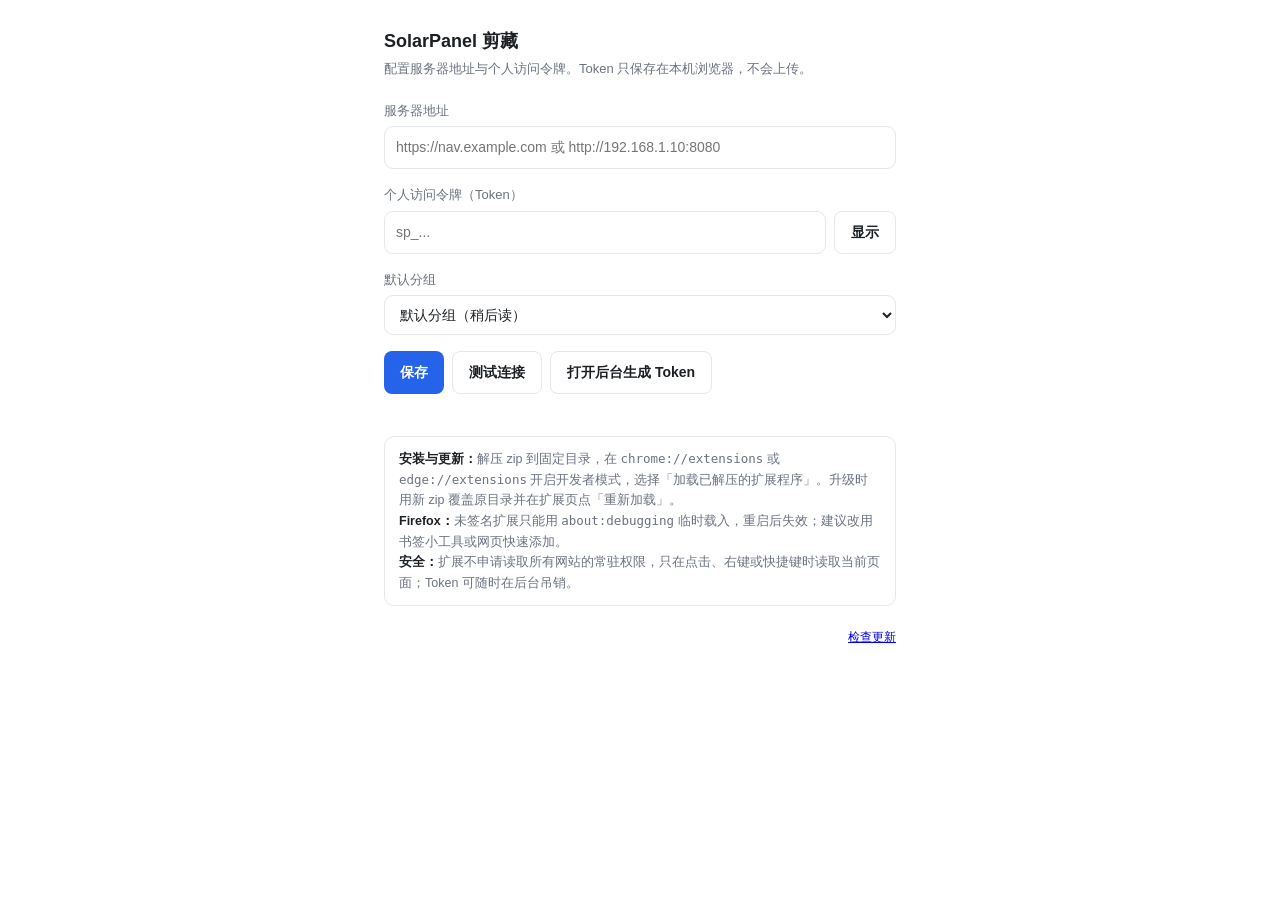
==== clipper-extension/options.html @ 59dcda02 "feat(clip): P0 剪藏接入——Token 鉴权、查重 API、落地页与浏览器扩展 - 数据库 v4：items.url_key、api_tokens、clip_requests、clip_" ====
<!DOCTYPE html>
<html lang="zh-CN">
<head>
<meta charset="utf-8">
<title>SolarPanel 剪藏 - 设置</title>
<link rel="stylesheet" href="popup.css">
<style>
  body { width: auto; max-width: 560px; margin: 0 auto; padding: 28px 24px; font-size: 14px; }
  h1 { font-size: 18px; margin: 0 0 4px; }
  .sub { color: var(--muted); margin: 0 0 22px; font-size: 13px; }
  .row { margin-bottom: 16px; }
  .row > span { display: block; font-size: 13px; color: var(--muted); margin-bottom: 6px; }
  .row input, .row select { width: 100%; padding: 10px 11px; border: 1px solid var(--line); border-radius: 9px; background: transparent; color: var(--text); font: inherit; }
  .inline { display: flex; gap: 8px; }
  .inline .btn { width: auto; padding: 10px 16px; white-space: nowrap; }
  .note { border: 1px solid var(--line); border-radius: 10px; padding: 12px 14px; color: var(--muted); font-size: 12.5px; line-height: 1.65; }
  .note b { color: var(--text); }
  .status { min-height: 18px; margin: 12px 0; }
  .foot { margin-top: 22px; font-size: 12px; color: var(--muted); display: flex; justify-content: space-between; }
  code { font-family: ui-monospace, Consolas, monospace; }
</style>
</head>
<body>
<h1>SolarPanel 剪藏</h1>
<p class="sub">配置服务器地址与个人访问令牌。Token 只保存在本机浏览器，不会上传。</p>

<div class="row">
  <span>服务器地址</span>
  <input id="serverUrl" type="url" placeholder="https://nav.example.com 或 http://192.168.1.10:8080">
</div>
<div class="row">
  <span>个人访问令牌（Token）</span>
  <div class="inline">
    <input id="token" type="password" placeholder="sp_...">
    <button class="btn ghost" type="button" id="toggleToken">显示</button>
  </div>
</div>
<div class="row">
  <span>默认分组</span>
  <select id="defaultGroup"><option value="0">默认分组（稍后读）</option></select>
</div>

<div class="inline" style="margin-bottom:6px">
  <button class="btn" type="button" id="saveBtn">保存</button>
  <button class="btn ghost" type="button" id="testBtn">测试连接</button>
  <button class="btn ghost" type="button" id="adminBtn">打开后台生成 Token</button>
</div>
<div id="status" class="status"></div>

<div class="note">
  <b>安装与更新：</b>解压 zip 到固定目录，在 <code>chrome://extensions</code> 或 <code>edge://extensions</code> 开启开发者模式，选择「加载已解压的扩展程序」。升级时用新 zip 覆盖原目录并在扩展页点「重新加载」。<br>
  <b>Firefox：</b>未签名扩展只能用 <code>about:debugging</code> 临时载入，重启后失效；建议改用书签小工具或网页快速添加。<br>
  <b>安全：</b>扩展不申请读取所有网站的常驻权限，只在点击、右键或快捷键时读取当前页面；Token 可随时在后台吊销。
</div>

<div class="foot">
  <span id="ver"></span>
  <a href="https://github.com/Ozero-top/SolarPanel-v3/releases" target="_blank" rel="noopener">检查更新</a>
</div>

<script src="options.js"></script>
</body>
</html>
---- clipper-extension/popup.css ----
:root {
  --bg: #ffffff;
  --text: #1c2024;
  --muted: #6b7280;
  --line: #e5e7eb;
  --accent: #2563eb;
  --danger: #b91c1c;
  --ok: #15803d;
}
@media (prefers-color-scheme: dark) {
  :root {
    --bg: #171a21;
    --text: #e8eaed;
    --muted: #9aa3af;
    --line: #2a2f3a;
    --accent: #4f8cff;
    --danger: #f87171;
    --ok: #4ade80;
  }
}
* { box-sizing: border-box; }
body {
  width: 340px;
  margin: 0;
  padding: 12px 14px 10px;
  background: var(--bg);
  color: var(--text);
  font: 13px/1.5 -apple-system, BlinkMacSystemFont, "Segoe UI", "PingFang SC", "Microsoft YaHei", sans-serif;
}
.hidden { display: none !important; }
.head { display: flex; justify-content: space-between; align-items: center; margin-bottom: 10px; }
.brand { font-weight: 700; font-size: 14px; }
.link { color: var(--muted); font-size: 12px; text-decoration: none; }
.link:hover { color: var(--accent); }
.hint { color: var(--muted); margin: 8px 0 12px; }
.field { display: block; margin-bottom: 9px; }
.field > span { display: block; font-size: 12px; color: var(--muted); margin-bottom: 4px; }
.field input, .field select, .field textarea {
  width: 100%;
  padding: 8px 9px;
  border: 1px solid var(--line);
  border-radius: 8px;
  background: transparent;
  color: var(--text);
  font: inherit;
  outline: none;
}
.field input:focus, .field select:focus, .field textarea:focus {
  border-color: var(--accent);
  box-shadow: 0 0 0 2px rgba(79, 140, 255, .16);
}
.url {
  font-size: 12px;
  color: var(--muted);
  white-space: nowrap;
  overflow: hidden;
  text-overflow: ellipsis;
  margin: -3px 0 9px;
}
.btn {
  display: block;
  width: 100%;
  padding: 9px 12px;
  border: 0;
  border-radius: 8px;
  background: var(--accent);
  color: #fff;
  font: inherit;
  font-weight: 600;
  cursor: pointer;
  text-align: center;
  text-decoration: none;
}
.btn:disabled { opacity: .6; cursor: default; }
.btn.ghost { background: transparent; color: var(--text); border: 1px solid var(--line); }
.status { min-height: 16px; margin-bottom: 8px; font-size: 12px; color: var(--muted); }
.status.ok { color: var(--ok); }
.status.err { color: var(--danger); }
.alert {
  margin-bottom: 9px;
  padding: 8px 10px;
  border: 1px solid var(--line);
  border-radius: 8px;
  background: rgba(180, 83, 9, .1);
  font-size: 12px;
  display: flex;
  align-items: center;
  gap: 8px;
  flex-wrap: wrap;
}
.alert button { border: 0; background: none; color: var(--accent); font: inherit; text-decoration: underline; cursor: pointer; padding: 0; }
.actions { display: grid; grid-template-columns: 1fr 1fr; gap: 8px; margin-top: 8px; }
.foot { display: flex; justify-content: space-between; margin-top: 10px; font-size: 11px; color: var(--muted); }
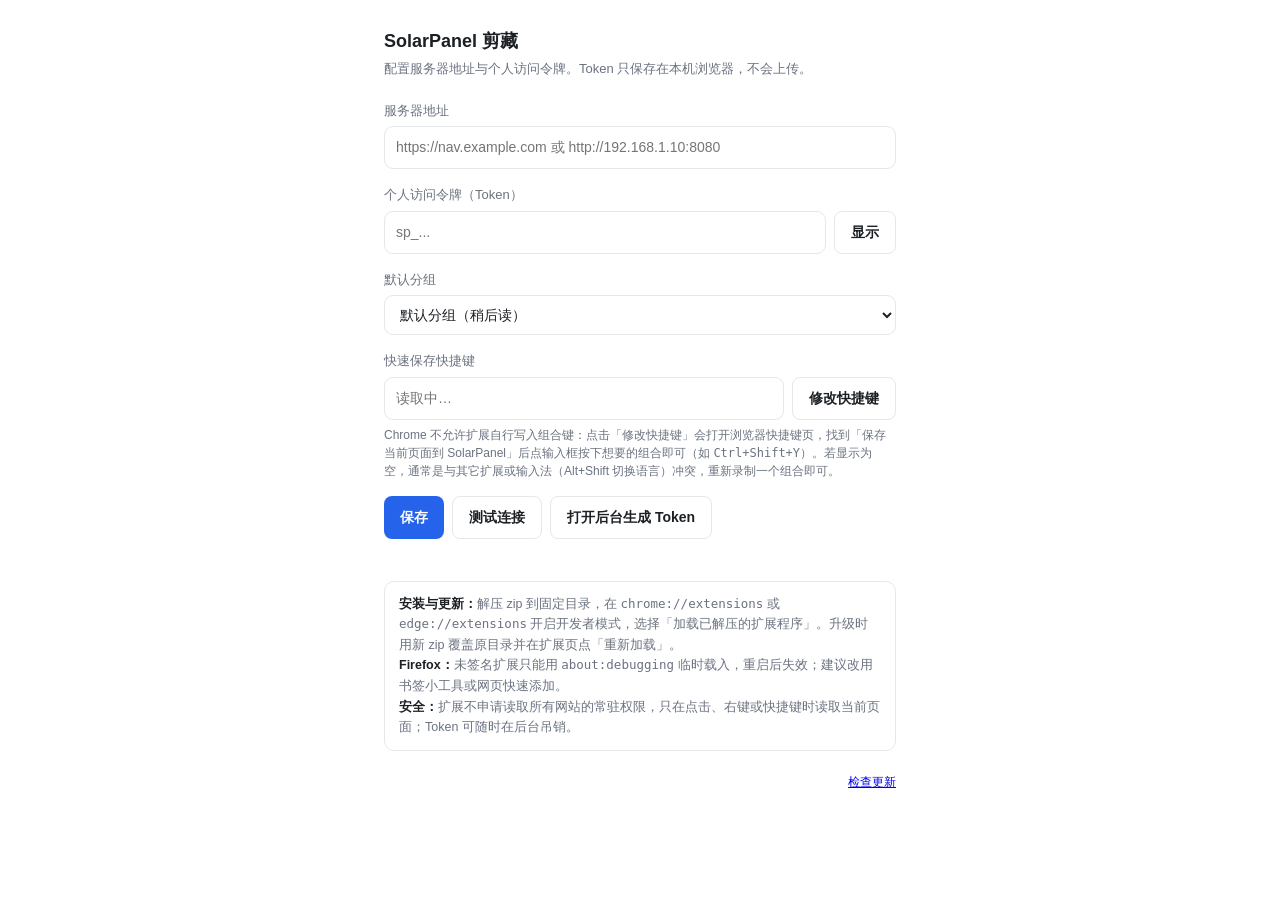
==== commit 55d6d648: "feat(clipper): 设置页新增快捷键查看与修改入口 - 设置页显示当前快速保存组合键，并可一键打开浏览器快捷键页 - 弹窗底部补充快捷键冲突（输入法 Alt+Shift）提示与改绑示例 - " ====
--- a/clipper-extension/options.html
+++ b/clipper-extension/options.html
@@ -39,6 +39,14 @@
   <span>默认分组</span>
   <select id="defaultGroup"><option value="0">默认分组（稍后读）</option></select>
 </div>
+<div class="row">
+  <span>快速保存快捷键</span>
+  <div class="inline">
+    <input id="shortcutKey" type="text" readonly placeholder="读取中…">
+    <button class="btn ghost" type="button" id="shortcutBtn">修改快捷键</button>
+  </div>
+  <p class="hint" style="margin:6px 0 0;font-size:12px">Chrome 不允许扩展自行写入组合键：点击「修改快捷键」会打开浏览器快捷键页，找到「保存当前页面到 SolarPanel」后点输入框按下想要的组合即可（如 <code>Ctrl+Shift+Y</code>）。若显示为空，通常是与其它扩展或输入法（Alt+Shift 切换语言）冲突，重新录制一个组合即可。</p>
+</div>
 
 <div class="inline" style="margin-bottom:6px">
   <button class="btn" type="button" id="saveBtn">保存</button>
--- a/clipper-extension/popup.css
+++ b/clipper-extension/popup.css
@@ -6,6 +6,7 @@
   --accent: #2563eb;
   --danger: #b91c1c;
   --ok: #15803d;
+  color-scheme: light;
 }
 @media (prefers-color-scheme: dark) {
   :root {
@@ -16,6 +17,7 @@
     --accent: #4f8cff;
     --danger: #f87171;
     --ok: #4ade80;
+    color-scheme: dark;
   }
 }
 * { box-sizing: border-box; }
@@ -49,6 +51,12 @@
   border-color: var(--accent);
   box-shadow: 0 0 0 2px rgba(79, 140, 255, .16);
 }
+/* 下拉弹层由浏览器绘制，默认白底且会继承页面文字色，
+   深色模式下会出现「白底浅字」；显式指定 option 配色保证可读 */
+.field select option, .row select option {
+  background-color: var(--bg);
+  color: var(--text);
+}
 .url {
   font-size: 12px;
   color: var(--muted);
@@ -76,6 +84,17 @@
 .status { min-height: 16px; margin-bottom: 8px; font-size: 12px; color: var(--muted); }
 .status.ok { color: var(--ok); }
 .status.err { color: var(--danger); }
+.check {
+  display: flex;
+  align-items: center;
+  gap: 6px;
+  margin: 0 0 9px;
+  font-size: 12px;
+  color: var(--muted);
+  cursor: pointer;
+  user-select: none;
+}
+.check input { margin: 0; accent-color: var(--accent); }
 .alert {
   margin-bottom: 9px;
   padding: 8px 10px;
@@ -91,3 +110,5 @@
 .alert button { border: 0; background: none; color: var(--accent); font: inherit; text-decoration: underline; cursor: pointer; padding: 0; }
 .actions { display: grid; grid-template-columns: 1fr 1fr; gap: 8px; margin-top: 8px; }
 .foot { display: flex; justify-content: space-between; margin-top: 10px; font-size: 11px; color: var(--muted); }
+.shortcut-tip { margin: 6px 0 0; font-size: 11px; line-height: 1.55; color: var(--muted); }
+.shortcut-tip code { color: var(--text); background: rgba(127, 127, 127, .18); padding: 0 4px; border-radius: 4px; }
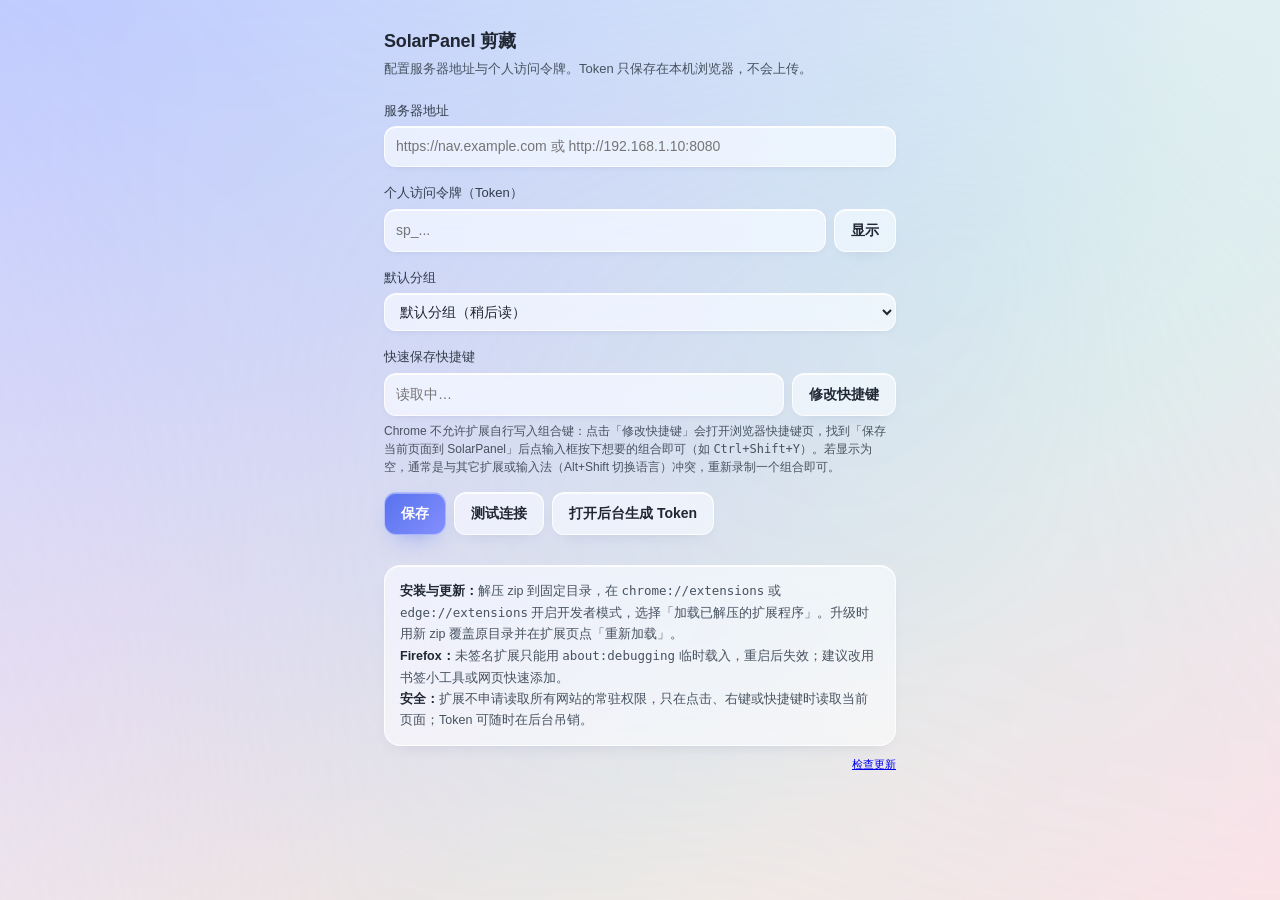
==== commit a113eec0: "feat(clipper): 弹窗与设置页改用 liquid-glass 主题 - 对齐导航站默认主题：渐变柔光背景、半透明玻璃面板、靛蓝主色 - 输入框 / 下拉框 / 按钮 / 提示卡片统一圆角与" ====
--- a/clipper-extension/options.html
+++ b/clipper-extension/options.html
@@ -5,19 +5,8 @@
 <title>SolarPanel 剪藏 - 设置</title>
 <link rel="stylesheet" href="popup.css">
 <style>
+  /* 复用 popup.css 的 liquid-glass 主题，仅覆盖整页宽度与字号 */
   body { width: auto; max-width: 560px; margin: 0 auto; padding: 28px 24px; font-size: 14px; }
-  h1 { font-size: 18px; margin: 0 0 4px; }
-  .sub { color: var(--muted); margin: 0 0 22px; font-size: 13px; }
-  .row { margin-bottom: 16px; }
-  .row > span { display: block; font-size: 13px; color: var(--muted); margin-bottom: 6px; }
-  .row input, .row select { width: 100%; padding: 10px 11px; border: 1px solid var(--line); border-radius: 9px; background: transparent; color: var(--text); font: inherit; }
-  .inline { display: flex; gap: 8px; }
-  .inline .btn { width: auto; padding: 10px 16px; white-space: nowrap; }
-  .note { border: 1px solid var(--line); border-radius: 10px; padding: 12px 14px; color: var(--muted); font-size: 12.5px; line-height: 1.65; }
-  .note b { color: var(--text); }
-  .status { min-height: 18px; margin: 12px 0; }
-  .foot { margin-top: 22px; font-size: 12px; color: var(--muted); display: flex; justify-content: space-between; }
-  code { font-family: ui-monospace, Consolas, monospace; }
 </style>
 </head>
 <body>
--- a/clipper-extension/popup.css
+++ b/clipper-extension/popup.css
@@ -1,86 +1,138 @@
+/* SolarPanel 剪藏扩展：对齐导航站默认主题 liquid-glass（玻璃拟态 + 靛蓝主色） */
 :root {
-  --bg: #ffffff;
-  --text: #1c2024;
-  --muted: #6b7280;
-  --line: #e5e7eb;
-  --accent: #2563eb;
-  --danger: #b91c1c;
-  --ok: #15803d;
+  --bg-grad: linear-gradient(140deg, #eef3ff 0%, #f7f1ff 36%, #e9fbf6 68%, #fff3ea 100%);
+  --surface: rgba(255, 255, 255, 0.56);
+  --surface-2: rgba(255, 255, 255, 0.72);
+  --text: #202733;
+  --text-secondary: #333d4b;
+  --muted: #47525f;
+  --border: rgba(255, 255, 255, 0.8);
+  --line: rgba(43, 58, 120, 0.16);
+  --accent: #4f6bed;
+  --accent-hover: #3f59d6;
+  --accent-soft: rgba(79, 107, 237, 0.14);
+  --ok: #2f9e78;
+  --danger: #d9534f;
+  --raised-sm: 0 6px 18px -12px rgba(43, 58, 120, 0.28), inset 0 1px 0 rgba(255, 255, 255, 0.85);
+  --raised: 0 12px 32px -16px rgba(43, 58, 120, 0.34), inset 0 1px 0 rgba(255, 255, 255, 0.9);
+  --raised-lg: 0 24px 54px -24px rgba(43, 58, 120, 0.42), inset 0 1px 0 rgba(255, 255, 255, 0.95);
+  --pressed: inset 0 2px 6px rgba(43, 58, 120, 0.18);
+  --ease: cubic-bezier(0.22, 0.9, 0.28, 1);
   color-scheme: light;
-}
-@media (prefers-color-scheme: dark) {
-  :root {
-    --bg: #171a21;
-    --text: #e8eaed;
-    --muted: #9aa3af;
-    --line: #2a2f3a;
-    --accent: #4f8cff;
-    --danger: #f87171;
-    --ok: #4ade80;
-    color-scheme: dark;
-  }
 }
 * { box-sizing: border-box; }
 body {
   width: 340px;
   margin: 0;
-  padding: 12px 14px 10px;
-  background: var(--bg);
+  padding: 14px;
+  background: var(--bg-grad);
+  background-attachment: fixed;
   color: var(--text);
   font: 13px/1.5 -apple-system, BlinkMacSystemFont, "Segoe UI", "PingFang SC", "Microsoft YaHei", sans-serif;
 }
+/* 与站点一致的四色柔光背景，固定定位保证滚动时不动 */
+body::before {
+  content: '';
+  position: fixed;
+  inset: -25%;
+  z-index: -1;
+  pointer-events: none;
+  background:
+    radial-gradient(circle at 18% 12%, rgba(150, 168, 255, 0.55), transparent 60%),
+    radial-gradient(circle at 88% 80%, rgba(255, 209, 232, 0.5), transparent 62%),
+    radial-gradient(circle at 68% 34%, rgba(167, 240, 228, 0.45), transparent 62%),
+    radial-gradient(circle at 32% 92%, rgba(255, 217, 194, 0.45), transparent 60%);
+  filter: blur(30px);
+}
 .hidden { display: none !important; }
-.head { display: flex; justify-content: space-between; align-items: center; margin-bottom: 10px; }
-.brand { font-weight: 700; font-size: 14px; }
-.link { color: var(--muted); font-size: 12px; text-decoration: none; }
-.link:hover { color: var(--accent); }
+::selection { background: var(--accent-soft); color: var(--text); }
+::-webkit-scrollbar { width: 10px; height: 10px; }
+::-webkit-scrollbar-thumb {
+  background: rgba(79, 107, 237, 0.28);
+  border: 3px solid transparent;
+  border-radius: 999px;
+  background-clip: padding-box;
+}
+
+.head { display: flex; justify-content: space-between; align-items: center; margin-bottom: 12px; }
+.brand { font-weight: 700; font-size: 14px; letter-spacing: -0.01em; }
+.link {
+  padding: 4px 11px;
+  border-radius: 999px;
+  border: 1px solid var(--border);
+  background: var(--surface);
+  color: var(--text-secondary);
+  font-size: 12px;
+  text-decoration: none;
+  box-shadow: var(--raised-sm);
+  backdrop-filter: blur(14px) saturate(160%);
+  -webkit-backdrop-filter: blur(14px) saturate(160%);
+  transition: color 240ms var(--ease), background-color 240ms var(--ease);
+}
+.link:hover { color: var(--accent); background: var(--surface-2); }
 .hint { color: var(--muted); margin: 8px 0 12px; }
-.field { display: block; margin-bottom: 9px; }
-.field > span { display: block; font-size: 12px; color: var(--muted); margin-bottom: 4px; }
-.field input, .field select, .field textarea {
+
+.field { display: block; margin-bottom: 10px; }
+.field > span { display: block; font-size: 12px; font-weight: 500; color: var(--text-secondary); margin-bottom: 5px; }
+.field input, .field select, .field textarea, .row input, .row select {
   width: 100%;
-  padding: 8px 9px;
-  border: 1px solid var(--line);
-  border-radius: 8px;
-  background: transparent;
+  padding: 9px 11px;
+  border: 1px solid var(--border);
+  border-radius: 12px;
+  background: rgba(255, 255, 255, 0.62);
   color: var(--text);
   font: inherit;
   outline: none;
+  box-shadow: inset 0 1px 0 rgba(255, 255, 255, 0.95), 0 2px 8px -6px rgba(43, 58, 120, 0.35);
+  backdrop-filter: blur(16px) saturate(160%);
+  -webkit-backdrop-filter: blur(16px) saturate(160%);
+  transition: background-color 240ms var(--ease), box-shadow 240ms var(--ease);
 }
-.field input:focus, .field select:focus, .field textarea:focus {
-  border-color: var(--accent);
-  box-shadow: 0 0 0 2px rgba(79, 140, 255, .16);
+.field textarea { resize: vertical; min-height: 52px; }
+.field input:focus, .field select:focus, .field textarea:focus,
+.row input:focus, .row select:focus {
+  border-color: var(--border);
+  background: rgba(255, 255, 255, 0.86);
+  box-shadow: 0 0 0 3px var(--accent-soft), var(--raised-sm);
 }
-/* 下拉弹层由浏览器绘制，默认白底且会继承页面文字色，
-   深色模式下会出现「白底浅字」；显式指定 option 配色保证可读 */
-.field select option, .row select option {
-  background-color: var(--bg);
-  color: var(--text);
-}
+/* 下拉弹层由浏览器绘制，显式指定配色，避免白底浅字 */
+.field select option, .row select option { background-color: #fff; color: var(--text); }
 .url {
   font-size: 12px;
   color: var(--muted);
   white-space: nowrap;
   overflow: hidden;
   text-overflow: ellipsis;
-  margin: -3px 0 9px;
+  margin: -2px 0 10px;
 }
 .btn {
   display: block;
   width: 100%;
   padding: 9px 12px;
-  border: 0;
-  border-radius: 8px;
-  background: var(--accent);
+  border: 1px solid rgba(255, 255, 255, 0.45);
+  border-radius: 12px;
+  background: linear-gradient(135deg, rgba(79, 107, 237, 0.94), rgba(122, 134, 255, 0.9));
   color: #fff;
   font: inherit;
   font-weight: 600;
   cursor: pointer;
   text-align: center;
   text-decoration: none;
+  box-shadow: 0 10px 24px -12px rgba(79, 107, 237, 0.65), inset 0 1px 0 rgba(255, 255, 255, 0.4);
+  transition: transform 240ms var(--ease), box-shadow 240ms var(--ease), background-color 240ms var(--ease), color 240ms var(--ease);
 }
-.btn:disabled { opacity: .6; cursor: default; }
-.btn.ghost { background: transparent; color: var(--text); border: 1px solid var(--line); }
+.btn:hover { transform: translateY(-1px); box-shadow: 0 14px 28px -12px rgba(79, 107, 237, 0.75); background: linear-gradient(135deg, rgba(63, 89, 214, 0.96), rgba(106, 118, 250, 0.92)); color: #fff; }
+.btn:active { transform: scale(0.98); box-shadow: var(--pressed); }
+.btn:disabled { opacity: 0.55; cursor: default; transform: none; }
+.btn.ghost {
+  background: var(--surface);
+  color: var(--text);
+  border: 1px solid var(--border);
+  box-shadow: var(--raised-sm);
+  backdrop-filter: blur(16px) saturate(160%);
+  -webkit-backdrop-filter: blur(16px) saturate(160%);
+}
+.btn.ghost:hover { background: var(--surface-2); color: var(--accent); transform: translateY(-1px); }
 .status { min-height: 16px; margin-bottom: 8px; font-size: 12px; color: var(--muted); }
 .status.ok { color: var(--ok); }
 .status.err { color: var(--danger); }
@@ -90,7 +142,7 @@
   gap: 6px;
   margin: 0 0 9px;
   font-size: 12px;
-  color: var(--muted);
+  color: var(--text-secondary);
   cursor: pointer;
   user-select: none;
 }
@@ -98,17 +150,42 @@
 .alert {
   margin-bottom: 9px;
   padding: 8px 10px;
-  border: 1px solid var(--line);
-  border-radius: 8px;
-  background: rgba(180, 83, 9, .1);
+  border: 1px solid rgba(217, 119, 6, 0.28);
+  border-radius: 12px;
+  background: rgba(255, 214, 153, 0.4);
+  color: #6b4512;
   font-size: 12px;
   display: flex;
   align-items: center;
   gap: 8px;
   flex-wrap: wrap;
+  box-shadow: var(--raised-sm);
 }
 .alert button { border: 0; background: none; color: var(--accent); font: inherit; text-decoration: underline; cursor: pointer; padding: 0; }
 .actions { display: grid; grid-template-columns: 1fr 1fr; gap: 8px; margin-top: 8px; }
 .foot { display: flex; justify-content: space-between; margin-top: 10px; font-size: 11px; color: var(--muted); }
 .shortcut-tip { margin: 6px 0 0; font-size: 11px; line-height: 1.55; color: var(--muted); }
-.shortcut-tip code { color: var(--text); background: rgba(127, 127, 127, .18); padding: 0 4px; border-radius: 4px; }
+.shortcut-tip code { color: var(--text); background: rgba(79, 107, 237, 0.12); padding: 0 5px; border-radius: 5px; }
+
+/* ---------- 设置页（options.html 复用同一套变量） ---------- */
+h1 { font-size: 18px; margin: 0 0 4px; letter-spacing: -0.01em; }
+.sub { color: var(--muted); margin: 0 0 22px; font-size: 13px; }
+.row { margin-bottom: 16px; }
+.row > span { display: block; font-size: 13px; font-weight: 500; color: var(--text-secondary); margin-bottom: 6px; }
+.inline { display: flex; gap: 8px; }
+.inline .btn { width: auto; padding: 10px 16px; white-space: nowrap; }
+.note {
+  padding: 14px 15px;
+  border: 1px solid var(--border);
+  border-radius: 16px;
+  background: var(--surface);
+  color: var(--muted);
+  font-size: 12.5px;
+  line-height: 1.7;
+  box-shadow: var(--raised-sm);
+  backdrop-filter: blur(18px) saturate(170%);
+  -webkit-backdrop-filter: blur(18px) saturate(170%);
+}
+.note b { color: var(--text); }
+code { font-family: ui-monospace, Consolas, monospace; }
+:focus-visible { outline: 2px solid var(--accent); outline-offset: 2px; }
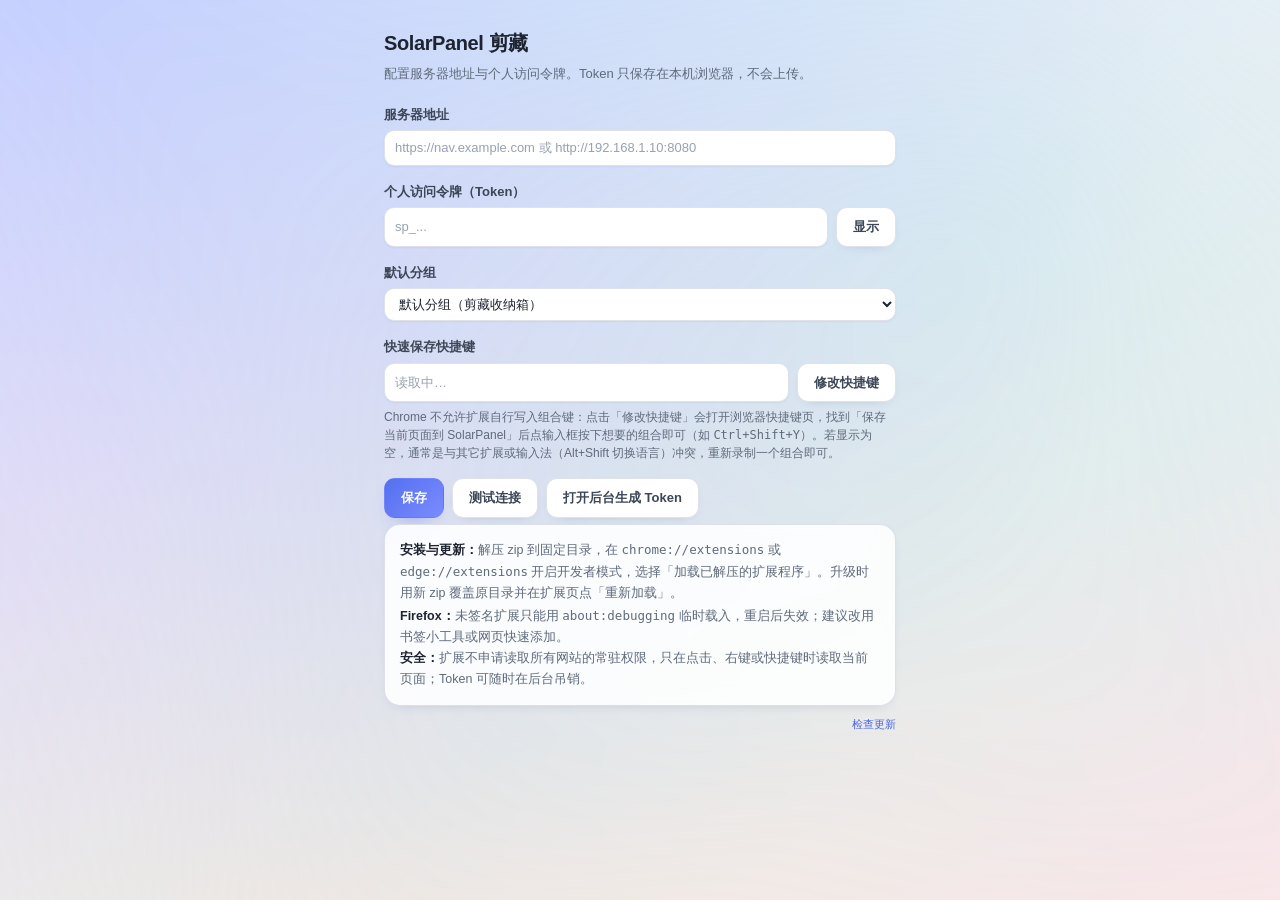
==== commit e7058f5a: "feat: v3.10.0 后台剪藏动态与审计/快捷入口优化 系统状态新增剪藏动态模块（六项统计、快照/截图覆盖率、主要分组、热门标签、最近剪藏、空状态接入引导）；审计日志预览改为最近20条并两列铺满" ====
--- a/clipper-extension/options.html
+++ b/clipper-extension/options.html
@@ -26,7 +26,7 @@
 </div>
 <div class="row">
   <span>默认分组</span>
-  <select id="defaultGroup"><option value="0">默认分组（稍后读）</option></select>
+  <select id="defaultGroup"><option value="0">默认分组（剪藏收纳箱）</option></select>
 </div>
 <div class="row">
   <span>快速保存快捷键</span>
--- a/clipper-extension/popup.css
+++ b/clipper-extension/popup.css
@@ -1,36 +1,35 @@
-/* SolarPanel 剪藏扩展：对齐导航站默认主题 liquid-glass（玻璃拟态 + 靛蓝主色） */
+/* SolarPanel 剪藏扩展：liquid-glass 玻璃拟态 + 靛蓝主色 */
 :root {
-  --bg-grad: linear-gradient(140deg, #eef3ff 0%, #f7f1ff 36%, #e9fbf6 68%, #fff3ea 100%);
-  --surface: rgba(255, 255, 255, 0.56);
-  --surface-2: rgba(255, 255, 255, 0.72);
-  --text: #202733;
-  --text-secondary: #333d4b;
-  --muted: #47525f;
-  --border: rgba(255, 255, 255, 0.8);
-  --line: rgba(43, 58, 120, 0.16);
-  --accent: #4f6bed;
-  --accent-hover: #3f59d6;
-  --accent-soft: rgba(79, 107, 237, 0.14);
-  --ok: #2f9e78;
-  --danger: #d9534f;
-  --raised-sm: 0 6px 18px -12px rgba(43, 58, 120, 0.28), inset 0 1px 0 rgba(255, 255, 255, 0.85);
-  --raised: 0 12px 32px -16px rgba(43, 58, 120, 0.34), inset 0 1px 0 rgba(255, 255, 255, 0.9);
-  --raised-lg: 0 24px 54px -24px rgba(43, 58, 120, 0.42), inset 0 1px 0 rgba(255, 255, 255, 0.95);
-  --pressed: inset 0 2px 6px rgba(43, 58, 120, 0.18);
+  --bg-grad: linear-gradient(155deg, #eef3ff 0%, #f8f2ff 34%, #ecfaf5 66%, #fff5ec 100%);
+  --surface: rgba(255, 255, 255, 0.62);
+  --surface-strong: rgba(255, 255, 255, 0.88);
+  --text: #1d2330;
+  --text-secondary: #3c4656;
+  --muted: #5f6a7b;
+  --line: rgba(37, 52, 110, 0.14);
+  --line-strong: rgba(37, 52, 110, 0.24);
+  --accent: #4b66e8;
+  --accent-hover: #3c55d6;
+  --accent-soft: rgba(75, 102, 232, 0.12);
+  --ok: #1c9b73;
+  --danger: #cf5349;
+  --shadow-sm: 0 4px 14px -10px rgba(33, 48, 105, 0.4);
+  --shadow: 0 16px 36px -24px rgba(33, 48, 105, 0.5);
   --ease: cubic-bezier(0.22, 0.9, 0.28, 1);
   color-scheme: light;
 }
 * { box-sizing: border-box; }
 body {
-  width: 340px;
+  width: 400px;
   margin: 0;
   padding: 14px;
   background: var(--bg-grad);
   background-attachment: fixed;
   color: var(--text);
   font: 13px/1.5 -apple-system, BlinkMacSystemFont, "Segoe UI", "PingFang SC", "Microsoft YaHei", sans-serif;
-}
-/* 与站点一致的四色柔光背景，固定定位保证滚动时不动 */
+  -webkit-font-smoothing: antialiased;
+}
+/* 站点同款柔光背景，固定定位保证滚动时不动 */
 body::before {
   content: '';
   position: fixed;
@@ -38,11 +37,11 @@
   z-index: -1;
   pointer-events: none;
   background:
-    radial-gradient(circle at 18% 12%, rgba(150, 168, 255, 0.55), transparent 60%),
-    radial-gradient(circle at 88% 80%, rgba(255, 209, 232, 0.5), transparent 62%),
-    radial-gradient(circle at 68% 34%, rgba(167, 240, 228, 0.45), transparent 62%),
-    radial-gradient(circle at 32% 92%, rgba(255, 217, 194, 0.45), transparent 60%);
-  filter: blur(30px);
+    radial-gradient(circle at 18% 12%, rgba(150, 168, 255, 0.48), transparent 60%),
+    radial-gradient(circle at 88% 80%, rgba(255, 209, 232, 0.42), transparent 62%),
+    radial-gradient(circle at 68% 34%, rgba(167, 240, 228, 0.42), transparent 62%),
+    radial-gradient(circle at 32% 92%, rgba(255, 217, 194, 0.4), transparent 60%);
+  filter: blur(34px);
 }
 .hidden { display: none !important; }
 ::selection { background: var(--accent-soft); color: var(--text); }
@@ -54,135 +53,370 @@
   background-clip: padding-box;
 }
 
-.head { display: flex; justify-content: space-between; align-items: center; margin-bottom: 12px; }
-.brand { font-weight: 700; font-size: 14px; letter-spacing: -0.01em; }
-.link {
-  padding: 4px 11px;
-  border-radius: 999px;
-  border: 1px solid var(--border);
-  background: var(--surface);
-  color: var(--text-secondary);
+/* ---------- 顶栏 ---------- */
+.head {
+  display: flex;
+  align-items: center;
+  justify-content: space-between;
+  gap: 10px;
+  margin-bottom: 12px;
+}
+.brand {
+  display: inline-flex;
+  align-items: center;
+  gap: 8px;
+  font-size: 15px;
+  font-weight: 700;
+  letter-spacing: -0.015em;
+  color: var(--text);
+}
+.logo {
+  display: grid;
+  place-items: center;
+  width: 24px;
+  height: 24px;
+  border-radius: 8px;
+  color: #fff;
+  background: linear-gradient(135deg, #5872f0, #8a7bff);
+  box-shadow: 0 6px 16px -8px rgba(75, 102, 232, 0.9);
+}
+.logo svg { width: 14px; height: 14px; }
+.head-nav { display: flex; align-items: center; gap: 2px; }
+.nav-link {
+  padding: 4px 8px;
+  border-radius: 8px;
+  color: var(--muted);
   font-size: 12px;
   text-decoration: none;
-  box-shadow: var(--raised-sm);
-  backdrop-filter: blur(14px) saturate(160%);
-  -webkit-backdrop-filter: blur(14px) saturate(160%);
-  transition: color 240ms var(--ease), background-color 240ms var(--ease);
-}
-.link:hover { color: var(--accent); background: var(--surface-2); }
-.hint { color: var(--muted); margin: 8px 0 12px; }
-
-.field { display: block; margin-bottom: 10px; }
-.field > span { display: block; font-size: 12px; font-weight: 500; color: var(--text-secondary); margin-bottom: 5px; }
-.field input, .field select, .field textarea, .row input, .row select {
-  width: 100%;
-  padding: 9px 11px;
-  border: 1px solid var(--border);
+  transition: color 200ms var(--ease), background-color 200ms var(--ease);
+}
+.nav-link:hover { color: var(--accent); background: rgba(255, 255, 255, 0.7); }
+.hint { color: var(--muted); margin: 8px 0 12px; font-size: 12.5px; }
+
+/* ---------- 页签 ---------- */
+.tabs {
+  display: grid;
+  grid-template-columns: 1fr 1fr;
+  gap: 3px;
+  padding: 3px;
+  margin-bottom: 9px;
+  border: 1px solid var(--line);
   border-radius: 12px;
-  background: rgba(255, 255, 255, 0.62);
-  color: var(--text);
-  font: inherit;
-  outline: none;
-  box-shadow: inset 0 1px 0 rgba(255, 255, 255, 0.95), 0 2px 8px -6px rgba(43, 58, 120, 0.35);
+  background: var(--surface);
+  box-shadow: var(--shadow-sm);
   backdrop-filter: blur(16px) saturate(160%);
   -webkit-backdrop-filter: blur(16px) saturate(160%);
-  transition: background-color 240ms var(--ease), box-shadow 240ms var(--ease);
-}
-.field textarea { resize: vertical; min-height: 52px; }
+}
+.tab {
+  padding: 6px 0;
+  border: 0;
+  border-radius: 9px;
+  background: transparent;
+  color: var(--text-secondary);
+  font: inherit;
+  font-size: 12.5px;
+  font-weight: 600;
+  cursor: pointer;
+  transition: background-color 200ms var(--ease), color 200ms var(--ease), box-shadow 200ms var(--ease);
+}
+.tab:hover { color: var(--accent); }
+.tab.active {
+  background: #fff;
+  color: var(--accent);
+  box-shadow: 0 4px 12px -8px rgba(33, 48, 105, 0.55), inset 0 0 0 1px var(--line);
+}
+
+/* ---------- 状态提示 ---------- */
+.status {
+  display: flex;
+  align-items: center;
+  gap: 6px;
+  min-height: 18px;
+  margin: 0 0 8px;
+  font-size: 12px;
+  color: var(--muted);
+}
+.status:empty { display: none; min-height: 0; margin: 0; }
+.status::before {
+  content: '';
+  flex: none;
+  width: 6px;
+  height: 6px;
+  border-radius: 50%;
+  background: rgba(95, 106, 123, 0.6);
+}
+.status.ok { color: var(--ok); }
+.status.ok::before { background: var(--ok); }
+.status.err { color: var(--danger); }
+.status.err::before { background: var(--danger); }
+
+/* ---------- 表单卡片 ---------- */
+.panel {
+  display: flex;
+  flex-direction: column;
+  gap: 8px;
+  padding: 11px;
+  border: 1px solid var(--line);
+  border-radius: 16px;
+  background: var(--surface-strong);
+  box-shadow: var(--shadow);
+  backdrop-filter: blur(18px) saturate(160%);
+  -webkit-backdrop-filter: blur(18px) saturate(160%);
+}
+.field { display: flex; flex-direction: column; gap: 4px; margin: 0; }
+.field > span {
+  font-size: 11.5px;
+  font-weight: 600;
+  letter-spacing: 0.02em;
+  color: var(--text-secondary);
+}
+.field-row { display: grid; grid-template-columns: 1fr 1fr; gap: 8px; }
+.field input, .field select, .field textarea, .row input, .row select, .lib-q {
+  width: 100%;
+  padding: 7px 10px;
+  border: 1px solid var(--line);
+  border-radius: 10px;
+  background: #fff;
+  color: var(--text);
+  font: inherit;
+  font-size: 13px;
+  outline: none;
+  box-shadow: 0 1px 2px rgba(33, 48, 105, 0.06);
+  transition: border-color 180ms var(--ease), box-shadow 180ms var(--ease), background-color 180ms var(--ease);
+}
+.field input::placeholder, .field textarea::placeholder, .row input::placeholder,
+.lib-q::placeholder { color: #97a1b2; }
+.field input:hover, .field select:hover, .field textarea:hover, .row input:hover, .row select:hover, .lib-q:hover {
+  border-color: var(--line-strong);
+}
 .field input:focus, .field select:focus, .field textarea:focus,
-.row input:focus, .row select:focus {
-  border-color: var(--border);
-  background: rgba(255, 255, 255, 0.86);
-  box-shadow: 0 0 0 3px var(--accent-soft), var(--raised-sm);
-}
-/* 下拉弹层由浏览器绘制，显式指定配色，避免白底浅字 */
+.row input:focus, .row select:focus, .lib-q:focus {
+  border-color: rgba(75, 102, 232, 0.55);
+  background: #fff;
+  box-shadow: 0 0 0 3px var(--accent-soft);
+}
+.field textarea { resize: vertical; min-height: 48px; line-height: 1.55; }
 .field select option, .row select option { background-color: #fff; color: var(--text); }
 .url {
-  font-size: 12px;
+  display: block;
+  padding: 5px 9px;
+  border: 1px solid rgba(75, 102, 232, 0.14);
+  border-radius: 9px;
+  background: rgba(75, 102, 232, 0.07);
+  font-size: 11.5px;
   color: var(--muted);
   white-space: nowrap;
   overflow: hidden;
   text-overflow: ellipsis;
-  margin: -2px 0 10px;
-}
+}
+.check {
+  display: flex;
+  align-items: center;
+  gap: 8px;
+  margin: 0;
+  font-size: 12.5px;
+  color: var(--text-secondary);
+  cursor: pointer;
+  user-select: none;
+}
+.check input { margin: 0; width: 14px; height: 14px; accent-color: var(--accent); }
+
+/* ---------- 按钮 ---------- */
 .btn {
+  display: flex;
+  align-items: center;
+  justify-content: center;
+  width: 100%;
+  min-height: 36px;
+  padding: 8px 12px;
+  border: 1px solid transparent;
+  border-radius: 11px;
+  background: linear-gradient(135deg, #5470ef, #7b8bff);
+  color: #fff;
+  font: inherit;
+  font-size: 13px;
+  font-weight: 600;
+  text-align: center;
+  text-decoration: none;
+  cursor: pointer;
+  box-shadow: 0 10px 22px -14px rgba(75, 102, 232, 0.85);
+  transition: transform 200ms var(--ease), box-shadow 200ms var(--ease), background 200ms var(--ease), color 200ms var(--ease);
+}
+.btn:hover {
+  background: linear-gradient(135deg, #4460e2, #6d7eff);
+  box-shadow: 0 12px 24px -12px rgba(75, 102, 232, 0.8);
+  color: #fff;
+}
+.btn:active { transform: scale(0.985); box-shadow: inset 0 2px 6px rgba(33, 48, 105, 0.22); }
+.btn:disabled { opacity: 0.5; cursor: default; transform: none; box-shadow: none; }
+.btn.ghost {
+  border-color: var(--line);
+  background: #fff;
+  color: var(--text-secondary);
+  box-shadow: var(--shadow-sm);
+}
+.btn.ghost:hover {
+  border-color: rgba(75, 102, 232, 0.32);
+  background: #fff;
+  color: var(--accent);
+  transform: translateY(-1px);
+}
+.btn.ghost.danger { color: var(--danger); }
+.btn.ghost.danger:hover { border-color: rgba(207, 83, 73, 0.4); color: var(--danger); }
+.btn.on { border-color: rgba(75, 102, 232, 0.3); background: var(--accent-soft); color: var(--accent); }
+.save-btn { margin-top: 9px; min-height: 38px; font-size: 13.5px; }
+
+/* ---------- 重复提示 ---------- */
+.alert {
+  display: flex;
+  align-items: center;
+  flex-wrap: wrap;
+  gap: 6px 10px;
+  margin-top: 9px;
+  padding: 9px 11px;
+  border: 1px solid rgba(214, 138, 32, 0.28);
+  border-radius: 12px;
+  background: rgba(255, 232, 190, 0.62);
+  color: #7a4a08;
+  font-size: 12px;
+}
+.alert-text { font-weight: 600; }
+.alert-actions { display: flex; gap: 12px; }
+.alert button {
+  padding: 0;
+  border: 0;
+  background: none;
+  color: var(--accent);
+  font: inherit;
+  font-size: 12px;
+  font-weight: 600;
+  cursor: pointer;
+  text-decoration: underline;
+  text-underline-offset: 2px;
+}
+.alert button:hover { color: var(--accent-hover); }
+
+/* ---------- 保存后操作区 ---------- */
+.panel.done { gap: 8px; }
+.actions { display: grid; grid-template-columns: 1fr 1fr; gap: 8px; }
+/* 只有一个可见按钮时自动占满整行（隐藏的按钮不占位） */
+.actions.auto { grid-template-columns: repeat(auto-fit, minmax(0, 1fr)); }
+
+/* ---------- 底部 ---------- */
+.foot {
+  display: flex;
+  align-items: center;
+  justify-content: space-between;
+  margin-top: 10px;
+  font-size: 11px;
+  color: var(--muted);
+}
+.foot a { color: var(--accent); text-decoration: none; }
+.foot a:hover { text-decoration: underline; }
+kbd {
+  padding: 1px 5px;
+  border: 1px solid var(--line);
+  border-radius: 5px;
+  background: rgba(255, 255, 255, 0.9);
+  color: var(--text-secondary);
+  font: inherit;
+  font-size: 10.5px;
+}
+.shortcut-tip { margin: 6px 0 0; font-size: 11px; line-height: 1.6; color: var(--muted); }
+.shortcut-tip > summary { cursor: pointer; list-style: none; }
+.shortcut-tip > summary::-webkit-details-marker { display: none; }
+.shortcut-tip > summary::before { content: '▸ '; color: var(--accent); }
+.shortcut-tip[open] > summary::before { content: '▾ '; }
+.shortcut-tip p { margin: 4px 0 0; }
+.shortcut-tip code { color: var(--text); background: rgba(79, 107, 237, 0.12); padding: 0 5px; border-radius: 5px; }
+
+/* ---------- 最近剪藏 / 搜索 ---------- */
+.lib {
+  display: flex;
+  flex-direction: column;
+  gap: 8px;
+  padding: 11px;
+  border: 1px solid var(--line);
+  border-radius: 16px;
+  background: var(--surface-strong);
+  box-shadow: var(--shadow);
+  backdrop-filter: blur(18px) saturate(160%);
+  -webkit-backdrop-filter: blur(18px) saturate(160%);
+}
+.lib-head {
+  display: flex;
+  align-items: center;
+  justify-content: space-between;
+  font-size: 12.5px;
+  font-weight: 600;
+  color: var(--text-secondary);
+}
+.link {
+  padding: 3px 9px;
+  border: 1px solid var(--line);
+  border-radius: 999px;
+  background: rgba(255, 255, 255, 0.9);
+  color: var(--muted);
+  font-size: 11.5px;
+  font-weight: 500;
+  text-decoration: none;
+  transition: color 200ms var(--ease), border-color 200ms var(--ease);
+}
+.link:hover { color: var(--accent); border-color: rgba(75, 102, 232, 0.32); }
+.lib-q { padding: 7px 10px; }
+.lib-list {
+  list-style: none;
+  display: flex;
+  flex-direction: column;
+  gap: 6px;
+  max-height: 248px;
+  margin: 0;
+  padding: 0 2px 0 0;
+  overflow-y: auto;
+}
+.lib-item {
   display: block;
   width: 100%;
-  padding: 9px 12px;
-  border: 1px solid rgba(255, 255, 255, 0.45);
-  border-radius: 12px;
-  background: linear-gradient(135deg, rgba(79, 107, 237, 0.94), rgba(122, 134, 255, 0.9));
-  color: #fff;
-  font: inherit;
-  font-weight: 600;
+  padding: 7px 9px;
+  border: 1px solid var(--line);
+  border-radius: 10px;
+  background: #fff;
+  color: var(--text);
+  font: inherit;
+  text-align: left;
   cursor: pointer;
-  text-align: center;
-  text-decoration: none;
-  box-shadow: 0 10px 24px -12px rgba(79, 107, 237, 0.65), inset 0 1px 0 rgba(255, 255, 255, 0.4);
-  transition: transform 240ms var(--ease), box-shadow 240ms var(--ease), background-color 240ms var(--ease), color 240ms var(--ease);
-}
-.btn:hover { transform: translateY(-1px); box-shadow: 0 14px 28px -12px rgba(79, 107, 237, 0.75); background: linear-gradient(135deg, rgba(63, 89, 214, 0.96), rgba(106, 118, 250, 0.92)); color: #fff; }
-.btn:active { transform: scale(0.98); box-shadow: var(--pressed); }
-.btn:disabled { opacity: 0.55; cursor: default; transform: none; }
-.btn.ghost {
-  background: var(--surface);
-  color: var(--text);
-  border: 1px solid var(--border);
-  box-shadow: var(--raised-sm);
-  backdrop-filter: blur(16px) saturate(160%);
-  -webkit-backdrop-filter: blur(16px) saturate(160%);
-}
-.btn.ghost:hover { background: var(--surface-2); color: var(--accent); transform: translateY(-1px); }
-.status { min-height: 16px; margin-bottom: 8px; font-size: 12px; color: var(--muted); }
-.status.ok { color: var(--ok); }
-.status.err { color: var(--danger); }
-.check {
-  display: flex;
-  align-items: center;
-  gap: 6px;
-  margin: 0 0 9px;
-  font-size: 12px;
-  color: var(--text-secondary);
-  cursor: pointer;
-  user-select: none;
-}
-.check input { margin: 0; accent-color: var(--accent); }
-.alert {
-  margin-bottom: 9px;
-  padding: 8px 10px;
-  border: 1px solid rgba(217, 119, 6, 0.28);
-  border-radius: 12px;
-  background: rgba(255, 214, 153, 0.4);
-  color: #6b4512;
-  font-size: 12px;
-  display: flex;
-  align-items: center;
-  gap: 8px;
-  flex-wrap: wrap;
-  box-shadow: var(--raised-sm);
-}
-.alert button { border: 0; background: none; color: var(--accent); font: inherit; text-decoration: underline; cursor: pointer; padding: 0; }
-.actions { display: grid; grid-template-columns: 1fr 1fr; gap: 8px; margin-top: 8px; }
-.foot { display: flex; justify-content: space-between; margin-top: 10px; font-size: 11px; color: var(--muted); }
-.shortcut-tip { margin: 6px 0 0; font-size: 11px; line-height: 1.55; color: var(--muted); }
-.shortcut-tip code { color: var(--text); background: rgba(79, 107, 237, 0.12); padding: 0 5px; border-radius: 5px; }
+  box-shadow: var(--shadow-sm);
+  transition: border-color 200ms var(--ease), transform 200ms var(--ease);
+}
+.lib-item:hover { border-color: rgba(75, 102, 232, 0.32); transform: translateY(-1px); }
+.lib-title {
+  display: -webkit-box;
+  -webkit-line-clamp: 1;
+  -webkit-box-orient: vertical;
+  font-size: 12.5px;
+  font-weight: 600;
+  overflow: hidden;
+  text-overflow: ellipsis;
+}
+.lib-meta { display: flex; gap: 6px; align-items: center; margin-top: 2px; font-size: 11px; color: var(--muted); }
+.lib-empty { padding: 14px 0; font-size: 12px; color: var(--muted); text-align: center; }
 
 /* ---------- 设置页（options.html 复用同一套变量） ---------- */
-h1 { font-size: 18px; margin: 0 0 4px; letter-spacing: -0.01em; }
-.sub { color: var(--muted); margin: 0 0 22px; font-size: 13px; }
+h1 { margin: 0 0 6px; font-size: 20px; letter-spacing: -0.02em; }
+.sub { margin: 0 0 20px; color: var(--muted); font-size: 13px; line-height: 1.6; }
 .row { margin-bottom: 16px; }
-.row > span { display: block; font-size: 13px; font-weight: 500; color: var(--text-secondary); margin-bottom: 6px; }
+.row > span { display: block; margin-bottom: 6px; font-size: 13px; font-weight: 600; color: var(--text-secondary); }
 .inline { display: flex; gap: 8px; }
-.inline .btn { width: auto; padding: 10px 16px; white-space: nowrap; }
+.inline .btn { width: auto; padding: 9px 16px; white-space: nowrap; }
 .note {
   padding: 14px 15px;
-  border: 1px solid var(--border);
+  border: 1px solid var(--line);
   border-radius: 16px;
-  background: var(--surface);
+  background: var(--surface-strong);
   color: var(--muted);
   font-size: 12.5px;
   line-height: 1.7;
-  box-shadow: var(--raised-sm);
+  box-shadow: var(--shadow-sm);
   backdrop-filter: blur(18px) saturate(170%);
   -webkit-backdrop-filter: blur(18px) saturate(170%);
 }
